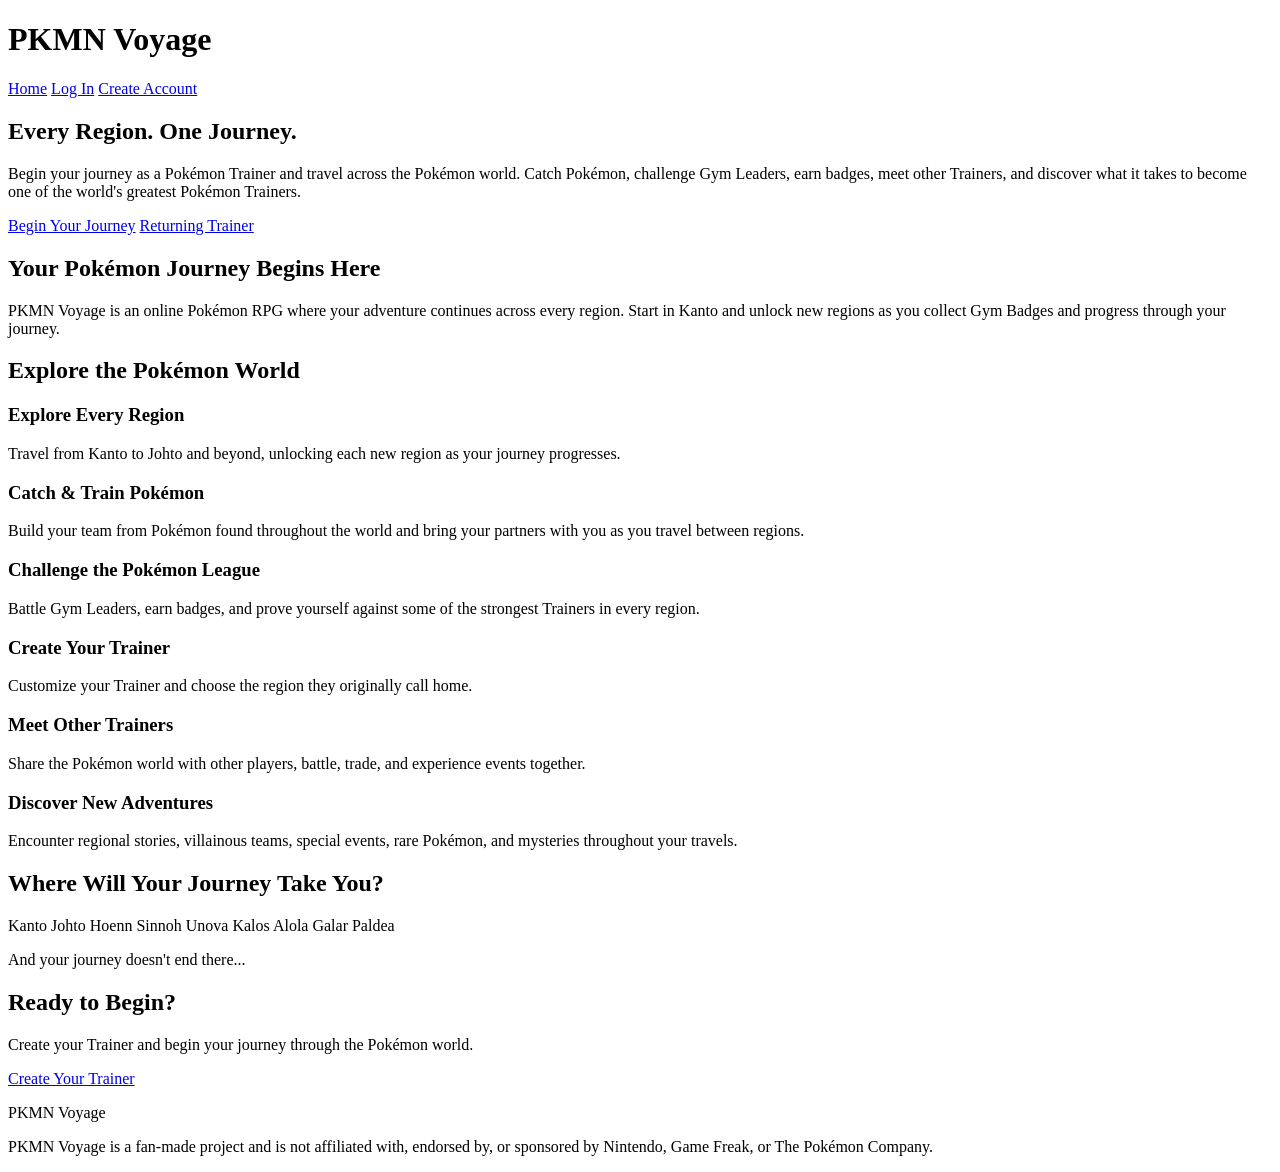
==== index.html @ 38b2a829 "Create index.html" ====
<!DOCTYPE html>
<html lang="en">

<head>
  <meta charset="UTF-8">

  <meta name="viewport" content="width=device-width, initial-scale=1.0">

  <meta
    name="description"
    content="PKMN Voyage is an online Pokémon RPG where Trainers journey across every region, catch Pokémon, challenge Gyms, earn badges, and become legendary Trainers."
  >

  <title>PKMN Voyage</title>
</head>

<body>

  <!-- =========================
       HEADER
  ========================== -->
  <header>
    <div class="logo">
      <h1>PKMN Voyage</h1>
    </div>

    <nav>
      <a href="index.html">Home</a>
      <a href="login.html">Log In</a>
      <a href="signup.html">Create Account</a>
    </nav>
  </header>


  <!-- =========================
       MAIN CONTENT
  ========================== -->
  <main>

    <!-- HERO -->
    <section id="hero">

      <div class="hero-content">

        <h2>Every Region. One Journey.</h2>

        <p>
          Begin your journey as a Pokémon Trainer and travel across the
          Pokémon world. Catch Pokémon, challenge Gym Leaders, earn badges,
          meet other Trainers, and discover what it takes to become one of
          the world's greatest Pokémon Trainers.
        </p>

        <div class="hero-buttons">
          <a href="signup.html">Begin Your Journey</a>
          <a href="login.html">Returning Trainer</a>
        </div>

      </div>

    </section>


    <!-- ABOUT -->
    <section id="about">

      <h2>Your Pokémon Journey Begins Here</h2>

      <p>
        PKMN Voyage is an online Pokémon RPG where your adventure continues
        across every region. Start in Kanto and unlock new regions as you
        collect Gym Badges and progress through your journey.
      </p>

    </section>


    <!-- FEATURES -->
    <section id="features">

      <h2>Explore the Pokémon World</h2>

      <div class="feature-list">

        <article>
          <h3>Explore Every Region</h3>
          <p>
            Travel from Kanto to Johto and beyond, unlocking each new region
            as your journey progresses.
          </p>
        </article>

        <article>
          <h3>Catch & Train Pokémon</h3>
          <p>
            Build your team from Pokémon found throughout the world and bring
            your partners with you as you travel between regions.
          </p>
        </article>

        <article>
          <h3>Challenge the Pokémon League</h3>
          <p>
            Battle Gym Leaders, earn badges, and prove yourself against some
            of the strongest Trainers in every region.
          </p>
        </article>

        <article>
          <h3>Create Your Trainer</h3>
          <p>
            Customize your Trainer and choose the region they originally
            call home.
          </p>
        </article>

        <article>
          <h3>Meet Other Trainers</h3>
          <p>
            Share the Pokémon world with other players, battle, trade, and
            experience events together.
          </p>
        </article>

        <article>
          <h3>Discover New Adventures</h3>
          <p>
            Encounter regional stories, villainous teams, special events,
            rare Pokémon, and mysteries throughout your travels.
          </p>
        </article>

      </div>

    </section>


    <!-- JOURNEY -->
    <section id="journey">

      <h2>Where Will Your Journey Take You?</h2>

      <div class="regions">

        <span>Kanto</span>
        <span>Johto</span>
        <span>Hoenn</span>
        <span>Sinnoh</span>
        <span>Unova</span>
        <span>Kalos</span>
        <span>Alola</span>
        <span>Galar</span>
        <span>Paldea</span>

      </div>

      <p>And your journey doesn't end there...</p>

    </section>


    <!-- FINAL CTA -->
    <section id="start">

      <h2>Ready to Begin?</h2>

      <p>
        Create your Trainer and begin your journey through the Pokémon world.
      </p>

      <a href="signup.html">Create Your Trainer</a>

    </section>

  </main>


  <!-- =========================
       FOOTER
  ========================== -->
  <footer>

    <p>PKMN Voyage</p>

    <p>
      PKMN Voyage is a fan-made project and is not affiliated with,
      endorsed by, or sponsored by Nintendo, Game Freak, or The Pokémon Company.
    </p>

  </footer>

</body>

</html>
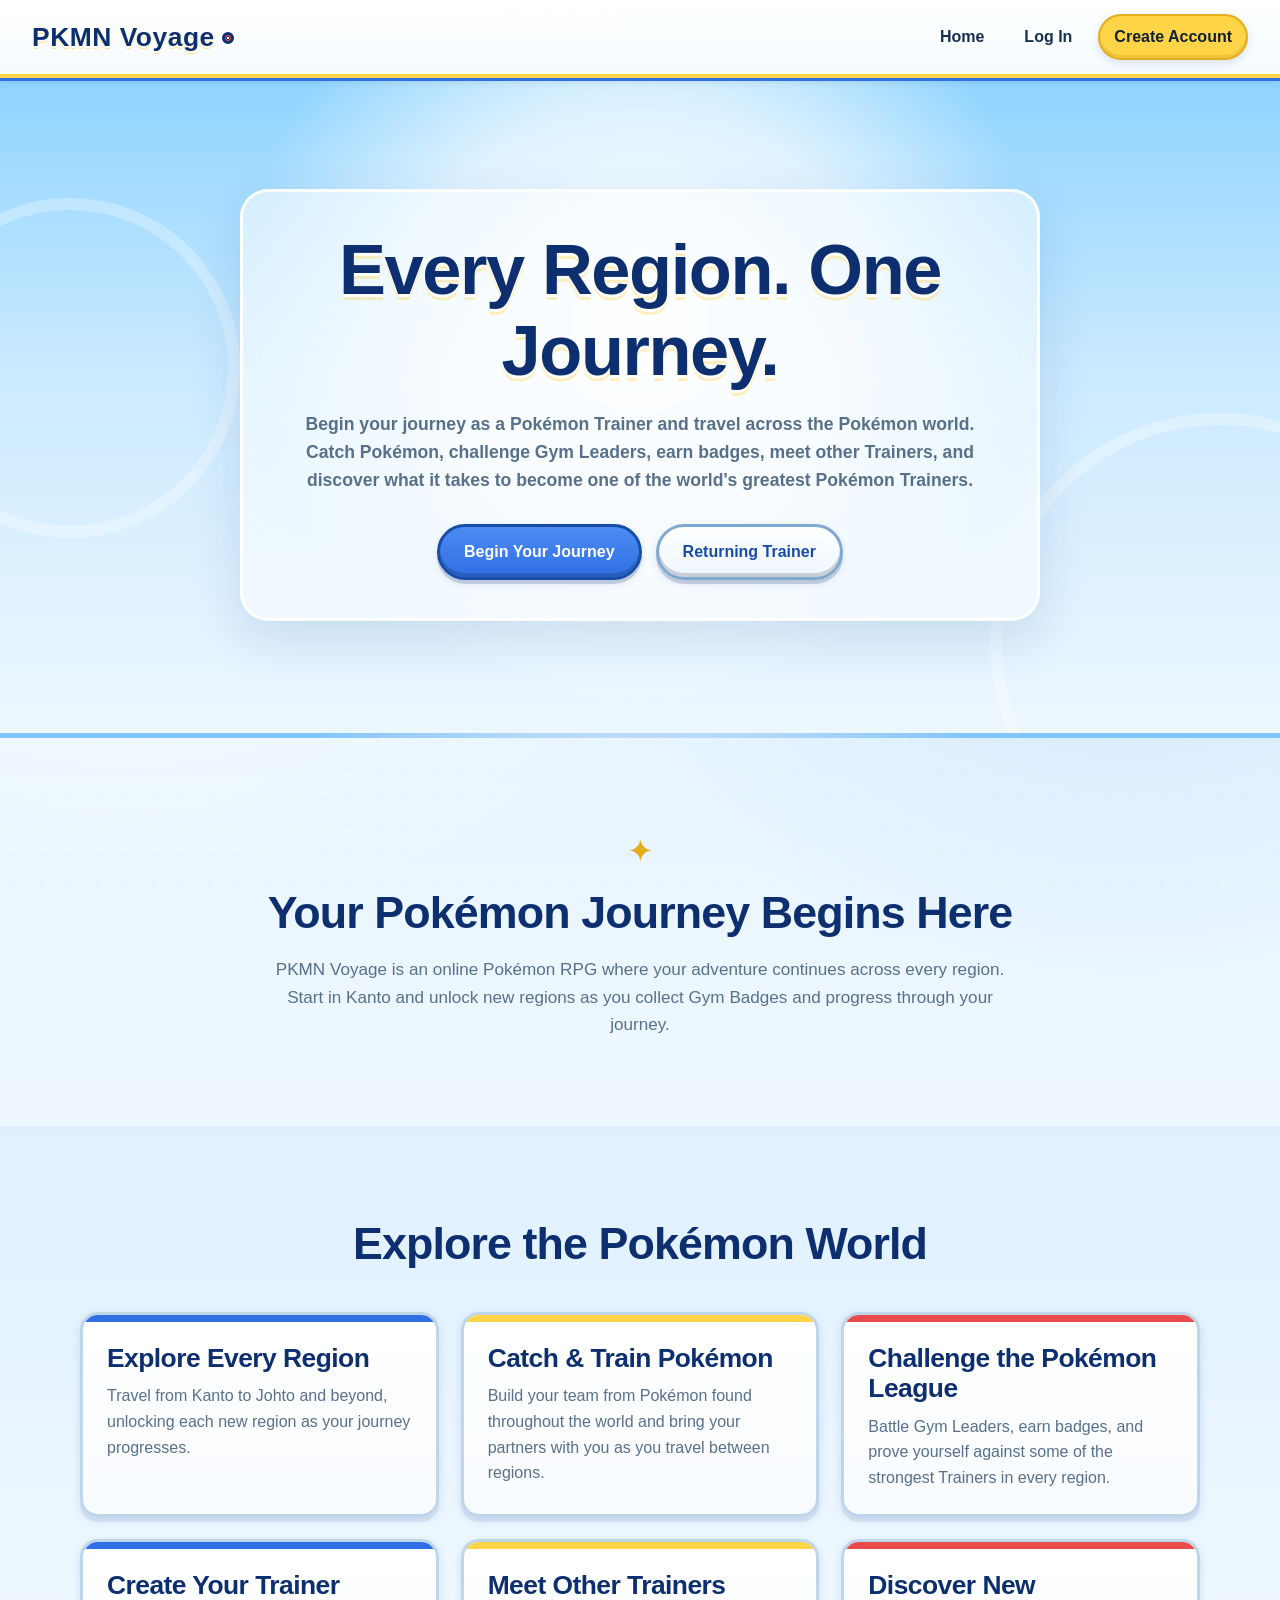
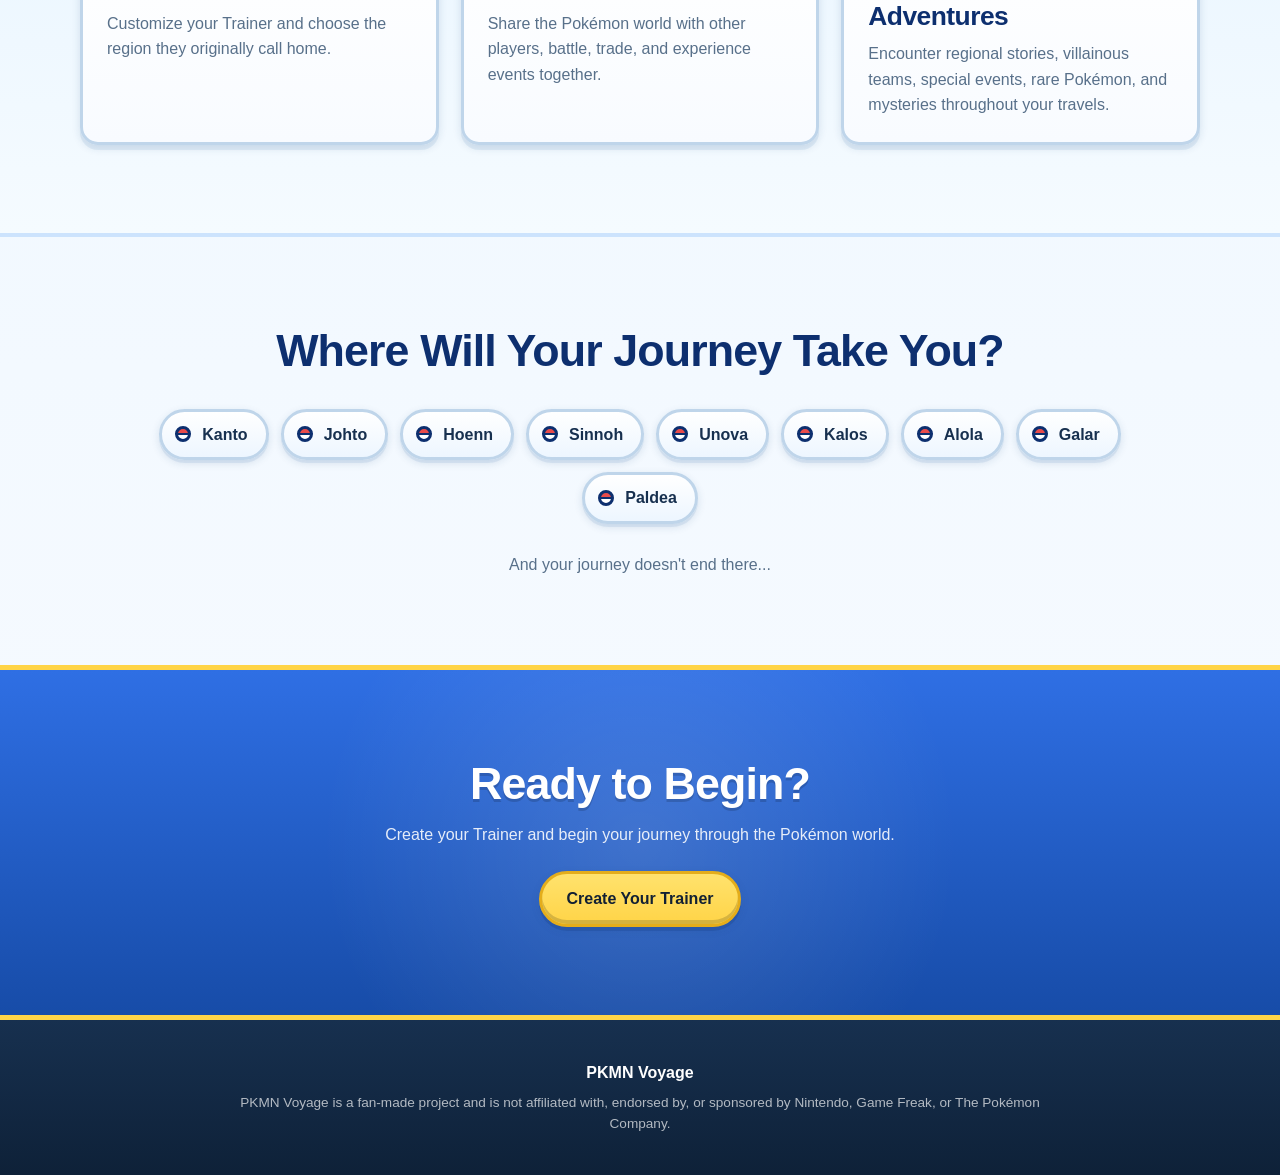
==== commit 0f2a29d3: "Fix stylesheet link path in index.html" ====
--- a/index.html
+++ b/index.html
@@ -3,6 +3,7 @@
 
 <head>
   <meta charset="UTF-8">
+  <link rel="stylesheet" href="style.css">
 
   <meta name="viewport" content="width=device-width, initial-scale=1.0">
 
@@ -12,6 +13,10 @@
   >
 
   <title>PKMN Voyage</title>
+
+
+<link rel="stylesheet" href="css/style.css">
+</head>
 </head>
 
 <body>
@@ -186,7 +191,7 @@
       PKMN Voyage is a fan-made project and is not affiliated with,
       endorsed by, or sponsored by Nintendo, Game Freak, or The Pokémon Company.
     </p>
-
+<script src="js/main.js"></script>
   </footer>
 
 </body>
--- a/style.css
+++ b/style.css
@@ -0,0 +1,1135 @@
+/* =========================================================
+   PKMN VOYAGE
+   Default Global Theme
+   ========================================================= */
+
+
+/* ---------------------------------------------------------
+   1. DESIGN TOKENS
+   --------------------------------------------------------- */
+
+:root {
+    /* Core theme */
+    --voyage-blue: #2f6fe4;
+    --voyage-blue-dark: #174ca8;
+    --voyage-blue-deep: #0d2f6f;
+    --voyage-blue-light: #8cc7ff;
+
+    --voyage-yellow: #ffd447;
+    --voyage-yellow-dark: #e4ad1b;
+
+    --voyage-red: #e94b4b;
+    --voyage-red-dark: #b92c2c;
+
+    --voyage-green: #54b878;
+
+    /* Neutrals */
+    --background: #eef7ff;
+    --background-deep: #dcecff;
+
+    --surface: #ffffff;
+    --surface-soft: #f7fbff;
+    --surface-blue: #eaf4ff;
+
+    --text-primary: #17304f;
+    --text-secondary: #58708a;
+    --text-light: #ffffff;
+    --text-dark: #122033;
+
+    /* Borders */
+    --border: #bfd5ea;
+    --border-strong: #7fa8cf;
+
+    /* Shadows */
+    --shadow-small: 0 3px 8px rgba(31, 72, 122, 0.14);
+    --shadow-medium: 0 8px 22px rgba(31, 72, 122, 0.18);
+    --shadow-large: 0 16px 38px rgba(22, 56, 97, 0.24);
+
+    /* Shape */
+    --radius-small: 10px;
+    --radius-medium: 18px;
+    --radius-large: 28px;
+    --radius-pill: 999px;
+
+    /* Layout */
+    --page-width: 1200px;
+
+    /* Motion */
+    --transition-fast: 0.15s ease;
+    --transition-normal: 0.25s ease;
+}
+
+
+/* ---------------------------------------------------------
+   2. RESET
+   --------------------------------------------------------- */
+
+*,
+*::before,
+*::after {
+    box-sizing: border-box;
+}
+
+html {
+    scroll-behavior: smooth;
+}
+
+body,
+h1,
+h2,
+h3,
+h4,
+p,
+ul,
+ol {
+    margin: 0;
+}
+
+body {
+    min-height: 100vh;
+}
+
+img,
+picture {
+    display: block;
+    max-width: 100%;
+}
+
+button,
+input,
+select,
+textarea {
+    font: inherit;
+}
+
+button,
+a {
+    -webkit-tap-highlight-color: transparent;
+}
+
+
+/* ---------------------------------------------------------
+   3. BODY
+   --------------------------------------------------------- */
+
+body {
+    position: relative;
+
+    background:
+        radial-gradient(
+            circle at 10% 10%,
+            rgba(255, 255, 255, 0.95) 0,
+            rgba(255, 255, 255, 0) 24%
+        ),
+        radial-gradient(
+            circle at 88% 16%,
+            rgba(140, 199, 255, 0.28) 0,
+            rgba(140, 199, 255, 0) 22%
+        ),
+        linear-gradient(
+            180deg,
+            #dff2ff 0%,
+            #eef7ff 42%,
+            #f8fbff 100%
+        );
+
+    color: var(--text-primary);
+
+    font-family:
+        "Trebuchet MS",
+        "Arial Rounded MT Bold",
+        Arial,
+        sans-serif;
+
+    font-size: 16px;
+    line-height: 1.6;
+
+    overflow-x: hidden;
+}
+
+body::before {
+    content: "";
+
+    position: fixed;
+    inset: 0;
+
+    pointer-events: none;
+    z-index: -1;
+
+    background-image:
+        radial-gradient(
+            circle,
+            rgba(47, 111, 228, 0.07) 1.5px,
+            transparent 1.5px
+        );
+
+    background-size: 28px 28px;
+}
+
+
+/* ---------------------------------------------------------
+   4. TYPOGRAPHY
+   --------------------------------------------------------- */
+
+h1,
+h2,
+h3,
+h4 {
+    line-height: 1.15;
+    font-weight: 800;
+    letter-spacing: -0.02em;
+}
+
+h1 {
+    font-size: clamp(2rem, 5vw, 3.8rem);
+}
+
+h2 {
+    font-size: clamp(1.8rem, 4vw, 2.8rem);
+}
+
+h3 {
+    font-size: clamp(1.2rem, 3vw, 1.65rem);
+}
+
+p {
+    color: var(--text-secondary);
+}
+
+strong {
+    color: var(--text-primary);
+}
+
+
+/* ---------------------------------------------------------
+   5. LINKS
+   --------------------------------------------------------- */
+
+a {
+    color: var(--voyage-blue);
+    text-decoration: none;
+
+    transition:
+        color var(--transition-fast),
+        transform var(--transition-fast),
+        opacity var(--transition-fast);
+}
+
+a:hover {
+    color: var(--voyage-blue-dark);
+}
+
+
+/* ---------------------------------------------------------
+   6. PAGE LAYOUT
+   --------------------------------------------------------- */
+
+main {
+    width: 100%;
+}
+
+section {
+    padding: 88px 24px;
+}
+
+.container {
+    width: min(100% - 40px, var(--page-width));
+    margin-inline: auto;
+}
+
+
+/* ---------------------------------------------------------
+   7. HEADER / NAVIGATION
+   --------------------------------------------------------- */
+
+header {
+    width: 100%;
+
+    background:
+        linear-gradient(
+            180deg,
+            rgba(255, 255, 255, 0.97),
+            rgba(245, 251, 255, 0.97)
+        );
+
+    border-bottom: 4px solid var(--voyage-yellow);
+
+    box-shadow:
+        0 3px 0 var(--voyage-blue),
+        var(--shadow-small);
+
+    display: flex;
+    align-items: center;
+    justify-content: space-between;
+
+    padding: 14px 32px;
+
+    position: relative;
+    z-index: 100;
+}
+
+.logo h1 {
+    position: relative;
+
+    color: var(--voyage-blue-deep);
+
+    font-size: 1.65rem;
+    font-weight: 900;
+
+    letter-spacing: 0.02em;
+
+    text-shadow:
+        0 2px 0 rgba(255, 255, 255, 0.9),
+        0 3px 0 rgba(255, 212, 71, 0.55);
+}
+
+.logo h1::after {
+    content: "";
+
+    display: inline-block;
+
+    width: 12px;
+    height: 12px;
+
+    margin-left: 7px;
+
+    border: 3px solid var(--voyage-blue-deep);
+    border-radius: 50%;
+
+    background:
+        radial-gradient(
+            circle,
+            white 0 32%,
+            var(--voyage-blue-deep) 34% 48%,
+            var(--voyage-red) 50% 100%
+        );
+
+    vertical-align: 2px;
+}
+
+nav {
+    display: flex;
+    align-items: center;
+    gap: 12px;
+}
+
+nav a {
+    padding: 8px 14px;
+
+    color: var(--text-primary);
+
+    border-radius: var(--radius-pill);
+
+    font-weight: 800;
+
+    transition:
+        background var(--transition-fast),
+        color var(--transition-fast),
+        transform var(--transition-fast);
+}
+
+nav a:hover {
+    background: var(--surface-blue);
+    color: var(--voyage-blue-dark);
+
+    transform: translateY(-1px);
+}
+
+nav a:last-child {
+    background: var(--voyage-yellow);
+    color: var(--text-dark);
+
+    border: 2px solid var(--voyage-yellow-dark);
+
+    box-shadow:
+        inset 0 -3px 0 rgba(145, 97, 0, 0.15),
+        var(--shadow-small);
+}
+
+nav a:last-child:hover {
+    background: #ffe278;
+}
+
+
+/* ---------------------------------------------------------
+   8. BUTTONS
+   --------------------------------------------------------- */
+
+button,
+.button,
+.hero-buttons a,
+#start > a {
+    position: relative;
+
+    display: inline-flex;
+    align-items: center;
+    justify-content: center;
+
+    min-height: 50px;
+    padding: 12px 24px;
+
+    border: 3px solid var(--voyage-blue-dark);
+    border-radius: var(--radius-pill);
+
+    background:
+        linear-gradient(
+            180deg,
+            #4c8bf1 0%,
+            var(--voyage-blue) 100%
+        );
+
+    color: var(--text-light);
+
+    font-weight: 900;
+    text-align: center;
+
+    cursor: pointer;
+
+    box-shadow:
+        inset 0 -4px 0 rgba(0, 0, 0, 0.16),
+        0 4px 0 rgba(13, 47, 111, 0.18),
+        var(--shadow-small);
+
+    transition:
+        transform var(--transition-fast),
+        box-shadow var(--transition-fast),
+        filter var(--transition-fast);
+}
+
+button:hover,
+.button:hover,
+.hero-buttons a:hover,
+#start > a:hover {
+    color: var(--text-light);
+
+    transform: translateY(-3px);
+
+    filter: brightness(1.06);
+
+    box-shadow:
+        inset 0 -4px 0 rgba(0, 0, 0, 0.13),
+        0 7px 0 rgba(13, 47, 111, 0.16),
+        var(--shadow-medium);
+}
+
+button:active,
+.button:active,
+.hero-buttons a:active,
+#start > a:active {
+    transform: translateY(1px);
+
+    box-shadow:
+        inset 0 -2px 0 rgba(0, 0, 0, 0.12),
+        0 2px 0 rgba(13, 47, 111, 0.14);
+}
+
+
+/* Secondary button */
+
+.button-secondary,
+.hero-buttons a:nth-child(2) {
+    background:
+        linear-gradient(
+            180deg,
+            #ffffff 0%,
+            #edf6ff 100%
+        );
+
+    color: var(--voyage-blue-dark);
+
+    border-color: var(--border-strong);
+}
+
+.button-secondary:hover,
+.hero-buttons a:nth-child(2):hover {
+    color: var(--voyage-blue-dark);
+}
+
+
+/* ---------------------------------------------------------
+   9. PANELS / CARDS
+   --------------------------------------------------------- */
+
+.panel,
+.card {
+    position: relative;
+
+    background:
+        linear-gradient(
+            180deg,
+            #ffffff 0%,
+            #f7fbff 100%
+        );
+
+    border: 3px solid var(--border);
+    border-radius: var(--radius-medium);
+
+    padding: 24px;
+
+    box-shadow:
+        0 4px 0 rgba(76, 130, 184, 0.14),
+        var(--shadow-small);
+
+    overflow: hidden;
+
+    transition:
+        transform var(--transition-normal),
+        box-shadow var(--transition-normal),
+        border-color var(--transition-normal);
+}
+
+.card::before,
+.panel::before {
+    content: "";
+
+    position: absolute;
+    top: 0;
+    left: 0;
+
+    width: 100%;
+    height: 7px;
+
+    background:
+        linear-gradient(
+            90deg,
+            var(--voyage-blue),
+            var(--voyage-yellow),
+            var(--voyage-red)
+        );
+}
+
+.card:hover {
+    transform: translateY(-5px);
+
+    border-color: var(--voyage-blue-light);
+
+    box-shadow:
+        0 7px 0 rgba(76, 130, 184, 0.12),
+        var(--shadow-medium);
+}
+
+
+/* ---------------------------------------------------------
+   10. FORMS
+   --------------------------------------------------------- */
+
+input,
+select,
+textarea {
+    width: 100%;
+
+    padding: 12px 14px;
+
+    background: var(--surface);
+    color: var(--text-primary);
+
+    border: 3px solid var(--border);
+    border-radius: var(--radius-small);
+
+    outline: none;
+
+    box-shadow:
+        inset 0 2px 4px rgba(41, 87, 131, 0.05);
+
+    transition:
+        border-color var(--transition-fast),
+        box-shadow var(--transition-fast),
+        background var(--transition-fast);
+}
+
+input:hover,
+select:hover,
+textarea:hover {
+    border-color: var(--border-strong);
+}
+
+input:focus,
+select:focus,
+textarea:focus {
+    background: #ffffff;
+
+    border-color: var(--voyage-blue);
+
+    box-shadow:
+        0 0 0 4px rgba(47, 111, 228, 0.14);
+}
+
+label {
+    display: block;
+
+    margin-bottom: 7px;
+
+    color: var(--text-primary);
+
+    font-weight: 900;
+}
+
+
+/* ---------------------------------------------------------
+   11. HERO
+   --------------------------------------------------------- */
+
+#hero {
+    position: relative;
+
+    min-height: 660px;
+
+    display: flex;
+    align-items: center;
+    justify-content: center;
+
+    text-align: center;
+
+    overflow: hidden;
+
+    background:
+        radial-gradient(
+            circle at 50% 35%,
+            rgba(255, 255, 255, 0.95) 0%,
+            rgba(255, 255, 255, 0.65) 28%,
+            rgba(255, 255, 255, 0) 52%
+        ),
+        linear-gradient(
+            180deg,
+            #8fd4ff 0%,
+            #cceaff 46%,
+            #edf7ff 100%
+        );
+
+    border-bottom: 5px solid rgba(47, 111, 228, 0.15);
+}
+
+#hero::before,
+#hero::after {
+    content: "";
+
+    position: absolute;
+
+    border-radius: 50%;
+
+    border: 12px solid rgba(255, 255, 255, 0.28);
+}
+
+#hero::before {
+    width: 340px;
+    height: 340px;
+
+    left: -100px;
+    top: 120px;
+}
+
+#hero::after {
+    width: 460px;
+    height: 460px;
+
+    right: -170px;
+    bottom: -140px;
+}
+
+.hero-content {
+    position: relative;
+    z-index: 2;
+
+    width: min(800px, 100%);
+
+    margin-inline: auto;
+
+    padding: 38px;
+
+    background: rgba(255, 255, 255, 0.52);
+
+    border: 3px solid rgba(255, 255, 255, 0.9);
+    border-radius: var(--radius-large);
+
+    box-shadow:
+        0 18px 50px rgba(22, 78, 140, 0.14);
+
+    backdrop-filter: blur(8px);
+}
+
+.hero-content h2 {
+    margin-bottom: 18px;
+
+    color: var(--voyage-blue-deep);
+
+    font-size: clamp(2.2rem, 6vw, 4.4rem);
+
+    text-shadow:
+        0 3px 0 white,
+        0 6px 0 rgba(255, 212, 71, 0.35);
+}
+
+.hero-content p {
+    max-width: 680px;
+
+    margin: 0 auto 30px;
+
+    font-size: 1.1rem;
+    font-weight: 600;
+}
+
+.hero-buttons {
+    display: flex;
+    justify-content: center;
+    flex-wrap: wrap;
+
+    gap: 14px;
+}
+
+
+/* ---------------------------------------------------------
+   12. ABOUT
+   --------------------------------------------------------- */
+
+#about {
+    position: relative;
+
+    max-width: 960px;
+
+    margin: 0 auto;
+
+    text-align: center;
+}
+
+#about::before {
+    content: "✦";
+
+    display: block;
+
+    margin-bottom: 10px;
+
+    color: var(--voyage-yellow-dark);
+
+    font-size: 2rem;
+}
+
+#about h2 {
+    margin-bottom: 18px;
+
+    color: var(--voyage-blue-deep);
+}
+
+#about p {
+    max-width: 760px;
+
+    margin-inline: auto;
+
+    font-size: 1.07rem;
+}
+
+
+/* ---------------------------------------------------------
+   13. FEATURES
+   --------------------------------------------------------- */
+
+#features {
+    position: relative;
+
+    background:
+        linear-gradient(
+            180deg,
+            #dff0ff 0%,
+            #f5fbff 100%
+        );
+
+    border-top: 4px solid rgba(47, 111, 228, 0.1);
+    border-bottom: 4px solid rgba(47, 111, 228, 0.1);
+}
+
+#features > h2 {
+    margin-bottom: 42px;
+
+    color: var(--voyage-blue-deep);
+
+    text-align: center;
+}
+
+.feature-list {
+    width: min(1120px, 100%);
+
+    margin-inline: auto;
+
+    display: grid;
+    grid-template-columns: repeat(3, 1fr);
+
+    gap: 22px;
+}
+
+.feature-list article {
+    position: relative;
+
+    background:
+        linear-gradient(
+            180deg,
+            #ffffff 0%,
+            #f8fbff 100%
+        );
+
+    padding: 28px 24px 24px;
+
+    border: 3px solid var(--border);
+    border-radius: var(--radius-medium);
+
+    box-shadow:
+        0 5px 0 rgba(91, 139, 186, 0.12),
+        var(--shadow-small);
+
+    overflow: hidden;
+
+    transition:
+        transform var(--transition-normal),
+        border-color var(--transition-normal),
+        box-shadow var(--transition-normal);
+}
+
+.feature-list article::before {
+    content: "";
+
+    position: absolute;
+    top: 0;
+    left: 0;
+
+    width: 100%;
+    height: 7px;
+
+    background: var(--voyage-blue);
+}
+
+.feature-list article:nth-child(2)::before,
+.feature-list article:nth-child(5)::before {
+    background: var(--voyage-yellow);
+}
+
+.feature-list article:nth-child(3)::before,
+.feature-list article:nth-child(6)::before {
+    background: var(--voyage-red);
+}
+
+.feature-list article:hover {
+    transform: translateY(-6px);
+
+    border-color: var(--voyage-blue-light);
+
+    box-shadow:
+        0 8px 0 rgba(91, 139, 186, 0.10),
+        var(--shadow-medium);
+}
+
+.feature-list h3 {
+    margin-bottom: 10px;
+
+    color: var(--voyage-blue-deep);
+}
+
+
+/* ---------------------------------------------------------
+   14. REGIONS
+   --------------------------------------------------------- */
+
+#journey {
+    text-align: center;
+}
+
+#journey h2 {
+    margin-bottom: 32px;
+
+    color: var(--voyage-blue-deep);
+}
+
+.regions {
+    display: flex;
+    flex-wrap: wrap;
+    justify-content: center;
+
+    gap: 12px;
+
+    max-width: 980px;
+
+    margin: 0 auto 28px;
+}
+
+.regions span {
+    position: relative;
+
+    padding: 10px 18px 10px 40px;
+
+    background:
+        linear-gradient(
+            180deg,
+            #ffffff 0%,
+            #edf6ff 100%
+        );
+
+    border: 3px solid var(--border);
+    border-radius: var(--radius-pill);
+
+    color: var(--text-primary);
+
+    font-weight: 900;
+
+    box-shadow:
+        0 3px 0 rgba(76, 130, 184, 0.12),
+        var(--shadow-small);
+
+    transition:
+        transform var(--transition-fast),
+        border-color var(--transition-fast);
+}
+
+.regions span::before {
+    content: "";
+
+    position: absolute;
+
+    left: 13px;
+    top: 50%;
+
+    width: 16px;
+    height: 16px;
+
+    transform: translateY(-50%);
+
+    border: 3px solid var(--voyage-blue-deep);
+    border-radius: 50%;
+
+    background:
+        linear-gradient(
+            180deg,
+            var(--voyage-red) 0 44%,
+            var(--voyage-blue-deep) 44% 56%,
+            white 56% 100%
+        );
+}
+
+.regions span:hover {
+    transform: translateY(-3px);
+
+    border-color: var(--voyage-blue-light);
+}
+
+
+/* ---------------------------------------------------------
+   15. FINAL CTA
+   --------------------------------------------------------- */
+
+#start {
+    position: relative;
+
+    background:
+        radial-gradient(
+            circle at 50% 50%,
+            rgba(255, 255, 255, 0.13),
+            transparent 48%
+        ),
+        linear-gradient(
+            180deg,
+            var(--voyage-blue) 0%,
+            var(--voyage-blue-dark) 100%
+        );
+
+    text-align: center;
+
+    border-top: 5px solid var(--voyage-yellow);
+    border-bottom: 5px solid var(--voyage-yellow);
+}
+
+#start h2 {
+    margin-bottom: 12px;
+
+    color: var(--text-light);
+
+    text-shadow:
+        0 3px 0 rgba(0, 0, 0, 0.15);
+}
+
+#start p {
+    margin-bottom: 24px;
+
+    color: rgba(255, 255, 255, 0.88);
+}
+
+#start > a {
+    background:
+        linear-gradient(
+            180deg,
+            #ffe26d 0%,
+            var(--voyage-yellow) 100%
+        );
+
+    color: var(--text-dark);
+
+    border-color: var(--voyage-yellow-dark);
+}
+
+#start > a:hover {
+    color: var(--text-dark);
+}
+
+
+/* ---------------------------------------------------------
+   16. FOOTER
+   --------------------------------------------------------- */
+
+footer {
+    padding: 34px 24px;
+
+    background:
+        linear-gradient(
+            180deg,
+            #17304f 0%,
+            #0e2138 100%
+        );
+
+    color: var(--text-light);
+
+    text-align: center;
+}
+
+footer p {
+    max-width: 800px;
+
+    margin: 6px auto;
+
+    color: rgba(255, 255, 255, 0.68);
+
+    font-size: 0.85rem;
+}
+
+footer p:first-child {
+    color: white;
+
+    font-weight: 900;
+    font-size: 1rem;
+}
+
+
+/* ---------------------------------------------------------
+   17. UTILITY CLASSES
+   --------------------------------------------------------- */
+
+.text-center {
+    text-align: center;
+}
+
+.hidden {
+    display: none !important;
+}
+
+.flex {
+    display: flex;
+}
+
+.grid {
+    display: grid;
+}
+
+
+/* ---------------------------------------------------------
+   18. ACCESSIBILITY
+   --------------------------------------------------------- */
+
+:focus-visible {
+    outline: 4px solid var(--voyage-yellow);
+    outline-offset: 4px;
+}
+
+
+/* ---------------------------------------------------------
+   19. RESPONSIVE
+   --------------------------------------------------------- */
+
+@media (max-width: 900px) {
+
+    .feature-list {
+        grid-template-columns: repeat(2, 1fr);
+    }
+
+}
+
+
+@media (max-width: 700px) {
+
+    section {
+        padding: 64px 20px;
+    }
+
+    header {
+        padding: 14px 20px;
+
+        flex-direction: column;
+
+        gap: 12px;
+    }
+
+    nav {
+        justify-content: center;
+
+        flex-wrap: wrap;
+
+        gap: 8px;
+    }
+
+    nav a {
+        padding: 7px 11px;
+    }
+
+    #hero {
+        min-height: 560px;
+    }
+
+    .hero-content {
+        padding: 30px 22px;
+    }
+
+    .feature-list {
+        grid-template-columns: 1fr;
+    }
+
+}
+
+
+@media (max-width: 480px) {
+
+    body {
+        font-size: 15px;
+    }
+
+    section {
+        padding: 50px 16px;
+    }
+
+    .logo h1 {
+        font-size: 1.45rem;
+    }
+
+    .hero-buttons {
+        flex-direction: column;
+    }
+
+    .hero-buttons a {
+        width: 100%;
+    }
+
+    .regions span {
+        font-size: 0.9rem;
+    }
+
+}
+
+
+/* ---------------------------------------------------------
+   20. REDUCED MOTION
+   --------------------------------------------------------- */
+
+@media (prefers-reduced-motion: reduce) {
+
+    *,
+    *::before,
+    *::after {
+        scroll-behavior: auto !important;
+
+        transition-duration: 0.01ms !important;
+        animation-duration: 0.01ms !important;
+    }
+
+}
